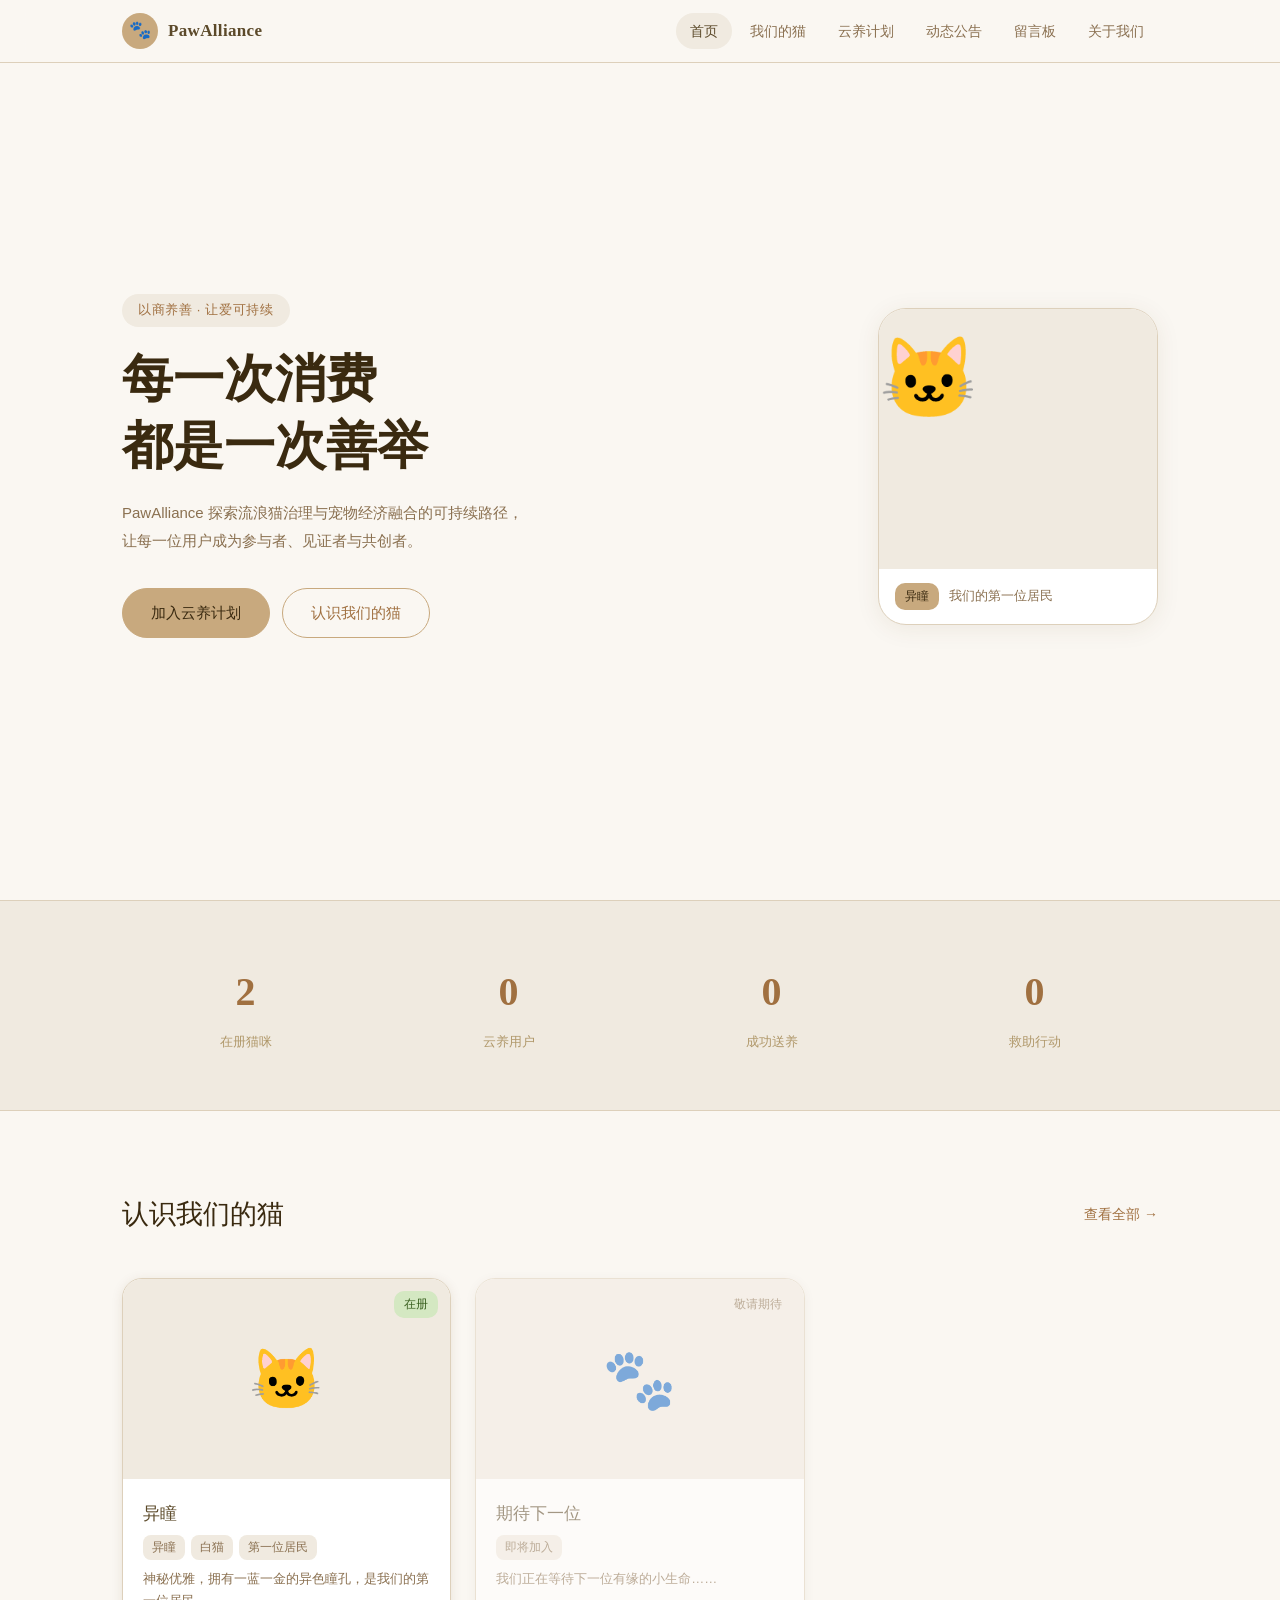
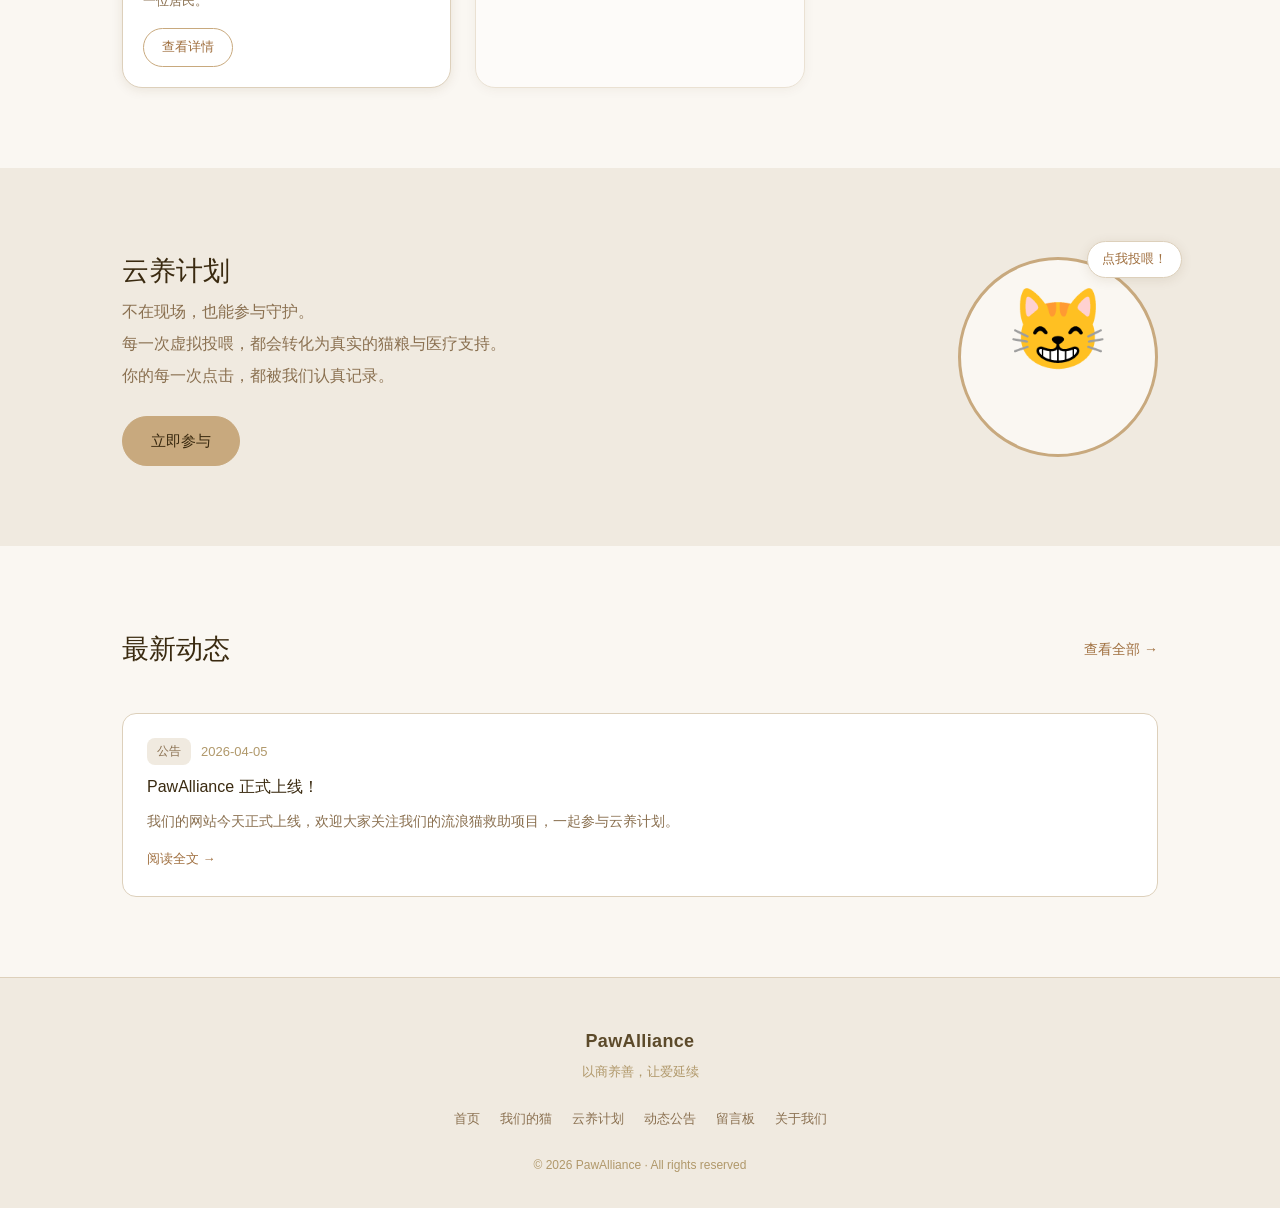
==== index.html @ 076e7d1a "Add files via upload" ====
<!DOCTYPE html>
<html lang="zh-CN">
<head>
  <meta charset="UTF-8" />
  <meta name="viewport" content="width=device-width, initial-scale=1.0" />
  <title>PawAlliance · 以商养善</title>
  <link rel="stylesheet" href="style.css" />
</head>
<body>

  <!-- 导航栏 -->
  <nav class="navbar" id="navbar">
    <div class="nav-inner">
      <a href="index.html" class="logo">
        <img src="assets/logo.png" alt="PawAlliance logo" class="logo-img" onerror="this.style.display='none';this.nextElementSibling.style.display='flex'" />
        <div class="logo-fallback">🐾</div>
        <span class="logo-text">PawAlliance</span>
      </a>
      <div class="nav-links" id="navLinks">
        <a href="index.html" class="nav-link active">首页</a>
        <a href="cats.html" class="nav-link">我们的猫</a>
        <a href="adopt.html" class="nav-link">云养计划</a>
        <a href="news.html" class="nav-link">动态公告</a>
        <a href="message.html" class="nav-link">留言板</a>
        <a href="about.html" class="nav-link">关于我们</a>
        <!-- ✏️ 扩展导航：复制上面一行，修改链接和文字，即可添加新页面 -->
      </div>
      <button class="nav-toggle" id="navToggle" aria-label="菜单">
        <span></span><span></span><span></span>
      </button>
    </div>
  </nav>

  <!-- 首页 Hero -->
  <header class="hero">
    <div class="hero-content">
      <p class="hero-tag">以商养善 · 让爱可持续</p>
      <h1 class="hero-title">每一次消费<br/>都是一次善举</h1>
      <p class="hero-sub">PawAlliance 探索流浪猫治理与宠物经济融合的可持续路径，<br/>让每一位用户成为参与者、见证者与共创者。</p>
      <div class="hero-btns">
        <a href="adopt.html" class="btn btn-primary">加入云养计划</a>
        <a href="cats.html" class="btn btn-outline">认识我们的猫</a>
      </div>
    </div>
    <div class="hero-visual">
      <div class="hero-cat-card">
        <img src="assets/cats/yitong.png" alt="异瞳猫" class="hero-cat-img" onerror="this.style.display='none';this.nextElementSibling.style.display='block'" />
        <div class="hero-cat-emoji" style="display:none">🐱</div>
        <div class="hero-cat-label">
          <span class="cat-tag">异瞳</span>
          <span class="cat-name-small">我们的第一位居民</span>
        </div>
      </div>
    </div>
  </header>

  <!-- 数据统计 -->
  <section class="stats-section">
    <div class="container">
      <div class="stats-grid">
        <!-- ✏️ 修改数字：直接修改下面 data-target 的值 -->
        <div class="stat-item">
          <div class="stat-num" data-target="2">0</div>
          <div class="stat-label">在册猫咪</div>
        </div>
        <div class="stat-item">
          <div class="stat-num" data-target="0">0</div>
          <div class="stat-label">云养用户</div>
        </div>
        <div class="stat-item">
          <div class="stat-num" data-target="0">0</div>
          <div class="stat-label">成功送养</div>
        </div>
        <div class="stat-item">
          <div class="stat-num" data-target="0">0</div>
          <div class="stat-label">救助行动</div>
        </div>
      </div>
    </div>
  </section>

  <!-- 我们的猫 预览 -->
  <section class="section cats-preview">
    <div class="container">
      <div class="section-header">
        <h2 class="section-title">认识我们的猫</h2>
        <a href="cats.html" class="see-all">查看全部 →</a>
      </div>
      <div class="cats-grid" id="catsPreview">
        <!-- 猫咪卡片由 cats-data.js 动态生成 -->
      </div>
    </div>
  </section>

  <!-- 云养计划 预览 -->
  <section class="section adopt-preview">
    <div class="container adopt-inner">
      <div class="adopt-text">
        <h2 class="section-title">云养计划</h2>
        <p>不在现场，也能参与守护。<br/>每一次虚拟投喂，都会转化为真实的猫粮与医疗支持。<br/>你的每一次点击，都被我们认真记录。</p>
        <a href="adopt.html" class="btn btn-primary" style="margin-top:1.5rem;display:inline-block">立即参与</a>
      </div>
      <div class="adopt-visual">
        <div class="adopt-cat-wrap">
          <img src="assets/cats/yitong.png" alt="异瞳猫" class="adopt-cat-img" onerror="this.style.display='none';this.nextElementSibling.style.display='block'" />
          <div class="adopt-cat-emoji" style="display:none">😸</div>
          <div class="adopt-bubble">点我投喂！</div>
        </div>
      </div>
    </div>
  </section>

  <!-- 最新动态 预览 -->
  <section class="section news-preview">
    <div class="container">
      <div class="section-header">
        <h2 class="section-title">最新动态</h2>
        <a href="news.html" class="see-all">查看全部 →</a>
      </div>
      <div class="news-list" id="newsPreview">
        <!-- 动态由 news-data.js 动态生成 -->
      </div>
    </div>
  </section>

  <!-- Footer -->
  <footer class="footer">
    <div class="container footer-inner">
      <div class="footer-brand">
        <span class="logo-text">PawAlliance</span>
        <p>以商养善，让爱延续</p>
      </div>
      <div class="footer-links">
        <a href="index.html">首页</a>
        <a href="cats.html">我们的猫</a>
        <a href="adopt.html">云养计划</a>
        <a href="news.html">动态公告</a>
        <a href="message.html">留言板</a>
        <a href="about.html">关于我们</a>
      </div>
      <p class="footer-copy">© 2026 PawAlliance · All rights reserved</p>
    </div>
  </footer>

  <script src="cats-data.js"></script>
  <script src="news-data.js"></script>
  <script src="main.js"></script>
</body>
</html>
---- style.css ----
/* ============================================================
   PawAlliance · 主样式文件
   自然清新风格 · 米色主调
   ============================================================ */

/* ── 字体（使用系统字体，无需网络加载）── */


/* ── CSS 变量（颜色主题） ── */
:root {
  --cream:        #FAF7F2;
  --cream-dark:   #F0EAE0;
  --cream-border: #DDD0BB;
  --brown-light:  #C8A97E;
  --brown-mid:    #A07040;
  --brown-dark:   #5C4A2A;
  --brown-deep:   #3A2A10;
  --text-main:    #3A2A10;
  --text-muted:   #8A7050;
  --text-hint:    #B0986A;
  --white:        #FFFFFF;
  --green-soft:   #D4E8C2;
  --blue-soft:    #C2D8E8;
  --amber-soft:   #F5DCA0;
  --radius-sm:    8px;
  --radius-md:    14px;
  --radius-lg:    20px;
  --radius-xl:    28px;
  --shadow-soft:  0 4px 24px rgba(90,60,20,0.08);
  --shadow-card:  0 2px 12px rgba(90,60,20,0.10);
  --transition:   0.25s ease;
}

/* ── Reset ── */
*, *::before, *::after { box-sizing: border-box; margin: 0; padding: 0; }
html { scroll-behavior: smooth; }
body {
  font-family: "PingFang SC", "Microsoft YaHei", "Helvetica Neue", sans-serif;
  background: var(--cream);
  color: var(--text-main);
  font-size: 16px;
  line-height: 1.75;
}
img { max-width: 100%; display: block; }
a { text-decoration: none; color: inherit; }

/* ── 容器 ── */
.container { max-width: 1100px; margin: 0 auto; padding: 0 2rem; }

/* ── 导航栏 ── */
.navbar {
  position: fixed; top: 0; left: 0; right: 0; z-index: 100;
  background: rgba(250,247,242,0.92);
  backdrop-filter: blur(12px);
  border-bottom: 1px solid var(--cream-border);
  transition: box-shadow var(--transition);
}
.navbar.scrolled { box-shadow: var(--shadow-soft); }
.nav-inner {
  max-width: 1100px; margin: 0 auto; padding: 0 2rem;
  height: 62px;
  display: flex; align-items: center; justify-content: space-between;
}
.logo {
  display: flex; align-items: center; gap: 10px;
  font-family: "PingFang SC", "Microsoft YaHei", Georgia, serif;
}
.logo-img { width: 36px; height: 36px; border-radius: 50%; object-fit: cover; }
.logo-fallback {
  display: none; width: 36px; height: 36px; border-radius: 50%;
  background: var(--brown-light); align-items: center; justify-content: center;
  font-size: 18px;
}
.logo-text { font-size: 17px; font-weight: 600; color: var(--brown-dark); letter-spacing: 0.02em; }
.nav-links { display: flex; gap: 4px; }
.nav-link {
  padding: 6px 14px; border-radius: 20px;
  font-size: 14px; color: var(--text-muted);
  transition: all var(--transition);
}
.nav-link:hover, .nav-link.active {
  background: var(--cream-dark); color: var(--brown-dark);
}
.nav-toggle {
  display: none; flex-direction: column; gap: 5px;
  background: none; border: none; cursor: pointer; padding: 4px;
}
.nav-toggle span {
  display: block; width: 22px; height: 2px;
  background: var(--brown-dark); border-radius: 2px;
  transition: all var(--transition);
}

/* ── 按钮 ── */
.btn {
  display: inline-flex; align-items: center; justify-content: center;
  padding: 11px 28px; border-radius: 30px;
  font-size: 15px; font-weight: 500;
  cursor: pointer; transition: all var(--transition);
  border: 1.5px solid transparent;
}
.btn-primary {
  background: var(--brown-light); color: var(--brown-deep);
  border-color: var(--brown-light);
}
.btn-primary:hover { background: var(--brown-mid); border-color: var(--brown-mid); color: var(--white); }
.btn-outline {
  background: transparent; color: var(--brown-mid);
  border-color: var(--brown-light);
}
.btn-outline:hover { background: var(--cream-dark); }
.btn-sm { padding: 7px 18px; font-size: 13px; }

/* ── Hero ── */
.hero {
  min-height: 100vh;
  display: flex; align-items: center; justify-content: space-between;
  padding: 6rem 2rem 4rem;
  max-width: 1100px; margin: 0 auto;
  gap: 3rem;
}
.hero-content { flex: 1; max-width: 520px; }
.hero-tag {
  display: inline-block; margin-bottom: 1.2rem;
  background: var(--cream-dark); color: var(--brown-mid);
  padding: 5px 16px; border-radius: 20px;
  font-size: 13px; letter-spacing: 0.05em;
}
.hero-title {
  font-family: "PingFang SC", "Microsoft YaHei", Georgia, serif;
  font-size: clamp(2rem, 5vw, 3.2rem);
  font-weight: 600; line-height: 1.3;
  color: var(--brown-deep);
  margin-bottom: 1.2rem;
}
.hero-sub {
  font-size: 15px; color: var(--text-muted); line-height: 1.9;
  margin-bottom: 2rem;
}
.hero-btns { display: flex; gap: 12px; flex-wrap: wrap; }
.hero-visual { flex-shrink: 0; }
.hero-cat-card {
  width: 280px;
  background: var(--white); border-radius: var(--radius-xl);
  border: 1px solid var(--cream-border);
  overflow: hidden; box-shadow: var(--shadow-soft);
  animation: floatUp 3s ease-in-out infinite alternate;
}
@keyframes floatUp {
  from { transform: translateY(0); }
  to   { transform: translateY(-12px); }
}
.hero-cat-img { width: 100%; height: 260px; object-fit: cover; }
.hero-cat-emoji {
  width: 100%; height: 260px; font-size: 80px;
  display: flex; align-items: center; justify-content: center;
  background: var(--cream-dark);
}
.hero-cat-label {
  padding: 14px 16px;
  display: flex; align-items: center; gap: 10px;
}
.cat-tag {
  background: var(--brown-light); color: var(--brown-deep);
  padding: 3px 10px; border-radius: 10px; font-size: 12px;
}
.cat-name-small { font-size: 13px; color: var(--text-muted); }

/* ── 数据统计 ── */
.stats-section {
  background: var(--cream-dark);
  border-top: 1px solid var(--cream-border);
  border-bottom: 1px solid var(--cream-border);
  padding: 2.5rem 0;
}
.stats-grid {
  display: grid; grid-template-columns: repeat(4, 1fr); gap: 1rem;
}
.stat-item { text-align: center; padding: 1rem; }
.stat-num {
  font-family: "PingFang SC", "Microsoft YaHei", Georgia, serif;
  font-size: 2.5rem; font-weight: 600; color: var(--brown-mid);
}
.stat-label { font-size: 13px; color: var(--text-hint); margin-top: 4px; }

/* ── 通用 Section ── */
.section { padding: 5rem 0; }
.section-header {
  display: flex; align-items: center; justify-content: space-between;
  margin-bottom: 2.5rem;
}
.section-title {
  font-family: "PingFang SC", "Microsoft YaHei", Georgia, serif;
  font-size: 1.7rem; font-weight: 500; color: var(--brown-deep);
}
.see-all { font-size: 14px; color: var(--brown-mid); }
.see-all:hover { color: var(--brown-dark); }

/* ── 猫咪卡片 ── */
.cats-grid {
  display: grid; grid-template-columns: repeat(auto-fill, minmax(260px, 1fr));
  gap: 1.5rem;
}
.cat-card {
  background: var(--white); border-radius: var(--radius-lg);
  border: 1px solid var(--cream-border);
  overflow: hidden; box-shadow: var(--shadow-card);
  transition: transform var(--transition), box-shadow var(--transition);
}
.cat-card:hover { transform: translateY(-4px); box-shadow: var(--shadow-soft); }
.cat-card-placeholder { opacity: 0.55; }
.cat-card-photo { position: relative; height: 200px; overflow: hidden; background: var(--cream-dark); }
.cat-card-img { width: 100%; height: 100%; object-fit: cover; }
.cat-card-emoji {
  width: 100%; height: 100%; font-size: 60px;
  display: flex; align-items: center; justify-content: center;
}
.cat-status {
  position: absolute; top: 12px; right: 12px;
  padding: 3px 10px; border-radius: 10px; font-size: 12px;
}
.status-green  { background: #D4E8C2; color: #3A6020; }
.status-blue   { background: #C2D8E8; color: #204060; }
.status-amber  { background: #F5DCA0; color: #7A5010; }
.status-gray   { background: var(--cream-dark); color: var(--text-muted); }
.cat-card-info { padding: 1.25rem; }
.cat-card-header { margin-bottom: 8px; }
.cat-card-name { font-size: 17px; font-weight: 500; color: var(--brown-dark); margin-bottom: 6px; }
.cat-tags { display: flex; gap: 6px; flex-wrap: wrap; }
.cat-tag-chip {
  background: var(--cream-dark); color: var(--text-muted);
  padding: 2px 9px; border-radius: 8px; font-size: 12px;
}
.cat-card-desc { font-size: 13px; color: var(--text-muted); margin-bottom: 1rem; line-height: 1.7; }

/* ── 云养预览 ── */
.adopt-preview { background: var(--cream-dark); }
.adopt-inner {
  display: flex; align-items: center; gap: 4rem;
}
.adopt-text { flex: 1; }
.adopt-text p { color: var(--text-muted); line-height: 2; }
.adopt-visual { flex-shrink: 0; text-align: center; }
.adopt-cat-wrap { position: relative; display: inline-block; }
.adopt-cat-img { width: 200px; height: 200px; object-fit: cover; border-radius: 50%; border: 3px solid var(--brown-light); }
.adopt-cat-emoji {
  width: 200px; height: 200px; font-size: 80px;
  border-radius: 50%; border: 3px solid var(--brown-light);
  background: var(--cream); display: none;
  align-items: center; justify-content: center;
}
.adopt-bubble {
  position: absolute; top: -16px; right: -24px;
  background: var(--white); color: var(--brown-mid);
  padding: 6px 14px; border-radius: 20px;
  font-size: 13px; border: 1px solid var(--cream-border);
  box-shadow: var(--shadow-card);
  animation: bounce 2s ease-in-out infinite;
}
@keyframes bounce {
  0%, 100% { transform: translateY(0); }
  50%       { transform: translateY(-6px); }
}

/* ── 动态列表 ── */
.news-list { display: flex; flex-direction: column; gap: 1.5rem; }
.news-item {
  padding: 1.5rem;
  background: var(--white); border-radius: var(--radius-md);
  border: 1px solid var(--cream-border);
  transition: box-shadow var(--transition);
}
.news-item:hover { box-shadow: var(--shadow-card); }
.news-meta { display: flex; align-items: center; gap: 10px; margin-bottom: 8px; }
.news-type {
  padding: 3px 10px; border-radius: 8px; font-size: 12px;
}
.type-coral  { background: #FAE0D8; color: #9A3820; }
.type-amber  { background: #F5E0A0; color: #7A5010; }
.type-green  { background: #D4E8C2; color: #3A6020; }
.type-teal   { background: #C8E8E0; color: #1A6050; }
.type-purple { background: #E0D8F5; color: #4A3090; }
.type-gray   { background: var(--cream-dark); color: var(--text-muted); }
.news-date { font-size: 13px; color: var(--text-hint); }
.news-title { font-size: 16px; font-weight: 500; margin-bottom: 8px; }
.news-title a:hover { color: var(--brown-mid); }
.news-summary { font-size: 14px; color: var(--text-muted); margin-bottom: 10px; }
.news-read-more { font-size: 13px; color: var(--brown-mid); }
.empty-tip { color: var(--text-hint); font-size: 14px; text-align: center; padding: 3rem 0; }

/* ── 页面内顶部间距 ── */
.page-header {
  padding: 6rem 0 3rem;
  text-align: center;
}
.page-header h1 {
  font-family: "PingFang SC", "Microsoft YaHei", Georgia, serif;
  font-size: 2rem; font-weight: 500; color: var(--brown-deep);
}
.page-header p { color: var(--text-muted); margin-top: 8px; }

/* ── 留言板 ── */
.message-wrap { max-width: 700px; margin: 0 auto; }
.message-form {
  background: var(--white); border-radius: var(--radius-lg);
  border: 1px solid var(--cream-border);
  padding: 2rem; margin-bottom: 2.5rem;
}
.message-form h3 { font-size: 16px; font-weight: 500; margin-bottom: 1.2rem; color: var(--brown-dark); }
.form-group { margin-bottom: 1rem; }
.form-group label { display: block; font-size: 13px; color: var(--text-muted); margin-bottom: 5px; }
.form-group input, .form-group textarea {
  width: 100%; padding: 10px 14px;
  background: var(--cream); border: 1px solid var(--cream-border);
  border-radius: var(--radius-sm); font-family: inherit; font-size: 14px;
  color: var(--text-main); transition: border-color var(--transition);
  resize: vertical;
}
.form-group input:focus, .form-group textarea:focus {
  outline: none; border-color: var(--brown-light);
}
.message-list { display: flex; flex-direction: column; gap: 1rem; }
.message-item {
  background: var(--white); border-radius: var(--radius-md);
  border: 1px solid var(--cream-border); padding: 1.25rem;
}
.message-author { font-weight: 500; font-size: 14px; color: var(--brown-dark); }
.message-time { font-size: 12px; color: var(--text-hint); margin-left: 8px; }
.message-content { font-size: 14px; color: var(--text-muted); margin-top: 8px; line-height: 1.7; }
.message-reply {
  background: var(--cream-dark); border-radius: var(--radius-sm);
  padding: 10px 14px; margin-top: 10px;
}
.message-reply-label { font-size: 12px; color: var(--brown-mid); margin-bottom: 4px; }
.message-reply-content { font-size: 13px; color: var(--text-muted); }

/* ── 云养页面 ── */
.adopt-page-wrap { max-width: 800px; margin: 0 auto; }
.adopt-cats-list { display: flex; flex-direction: column; gap: 2rem; }
.adopt-cat-item {
  background: var(--white); border-radius: var(--radius-lg);
  border: 1px solid var(--cream-border); padding: 2rem;
  display: flex; gap: 2rem; align-items: center;
}
.adopt-cat-avatar {
  width: 120px; height: 120px; flex-shrink: 0;
  border-radius: 50%; overflow: hidden; border: 3px solid var(--brown-light);
  display: flex; align-items: center; justify-content: center;
  background: var(--cream-dark); font-size: 48px;
}
.adopt-cat-avatar img { width: 100%; height: 100%; object-fit: cover; }
.adopt-cat-content { flex: 1; }
.adopt-cat-content h3 { font-size: 18px; font-weight: 500; margin-bottom: 8px; color: var(--brown-dark); }
.adopt-cat-content p { font-size: 14px; color: var(--text-muted); margin-bottom: 1rem; }
.feed-count { font-size: 13px; color: var(--text-hint); margin-top: 8px; }

/* ── 关于我们 ── */
.about-section { max-width: 800px; margin: 0 auto; }
.about-block { margin-bottom: 3rem; }
.about-block h2 {
  font-family: "PingFang SC", "Microsoft YaHei", Georgia, serif;
  font-size: 1.3rem; font-weight: 500; color: var(--brown-dark);
  margin-bottom: 1rem; padding-bottom: 0.5rem;
  border-bottom: 2px solid var(--cream-border);
}
.about-block p { color: var(--text-muted); line-height: 2; margin-bottom: 1rem; }

/* ✏️ 扩展区块：复制 .about-block 格式，可在 about.html 添加新模块 */

/* ── Footer ── */
.footer {
  background: var(--cream-dark); border-top: 1px solid var(--cream-border);
  padding: 3rem 0 2rem;
}
.footer-inner {
  display: flex; flex-direction: column; align-items: center; gap: 1.5rem; text-align: center;
}
.footer-brand .logo-text { font-size: 18px; }
.footer-brand p { font-size: 13px; color: var(--text-hint); margin-top: 4px; }
.footer-links { display: flex; gap: 20px; flex-wrap: wrap; justify-content: center; }
.footer-links a { font-size: 13px; color: var(--text-muted); }
.footer-links a:hover { color: var(--brown-mid); }
.footer-copy { font-size: 12px; color: var(--text-hint); }

/* ── 响应式 ── */
@media (max-width: 768px) {
  .nav-links { display: none; flex-direction: column; position: absolute; top: 62px; left: 0; right: 0; background: var(--cream); border-bottom: 1px solid var(--cream-border); padding: 1rem; }
  .nav-links.open { display: flex; }
  .nav-toggle { display: flex; }
  .hero { flex-direction: column; padding-top: 5rem; text-align: center; }
  .hero-btns { justify-content: center; }
  .hero-visual { order: -1; }
  .hero-cat-card { width: 220px; }
  .stats-grid { grid-template-columns: repeat(2, 1fr); }
  .adopt-inner { flex-direction: column; text-align: center; }
  .adopt-cat-item { flex-direction: column; text-align: center; }
}
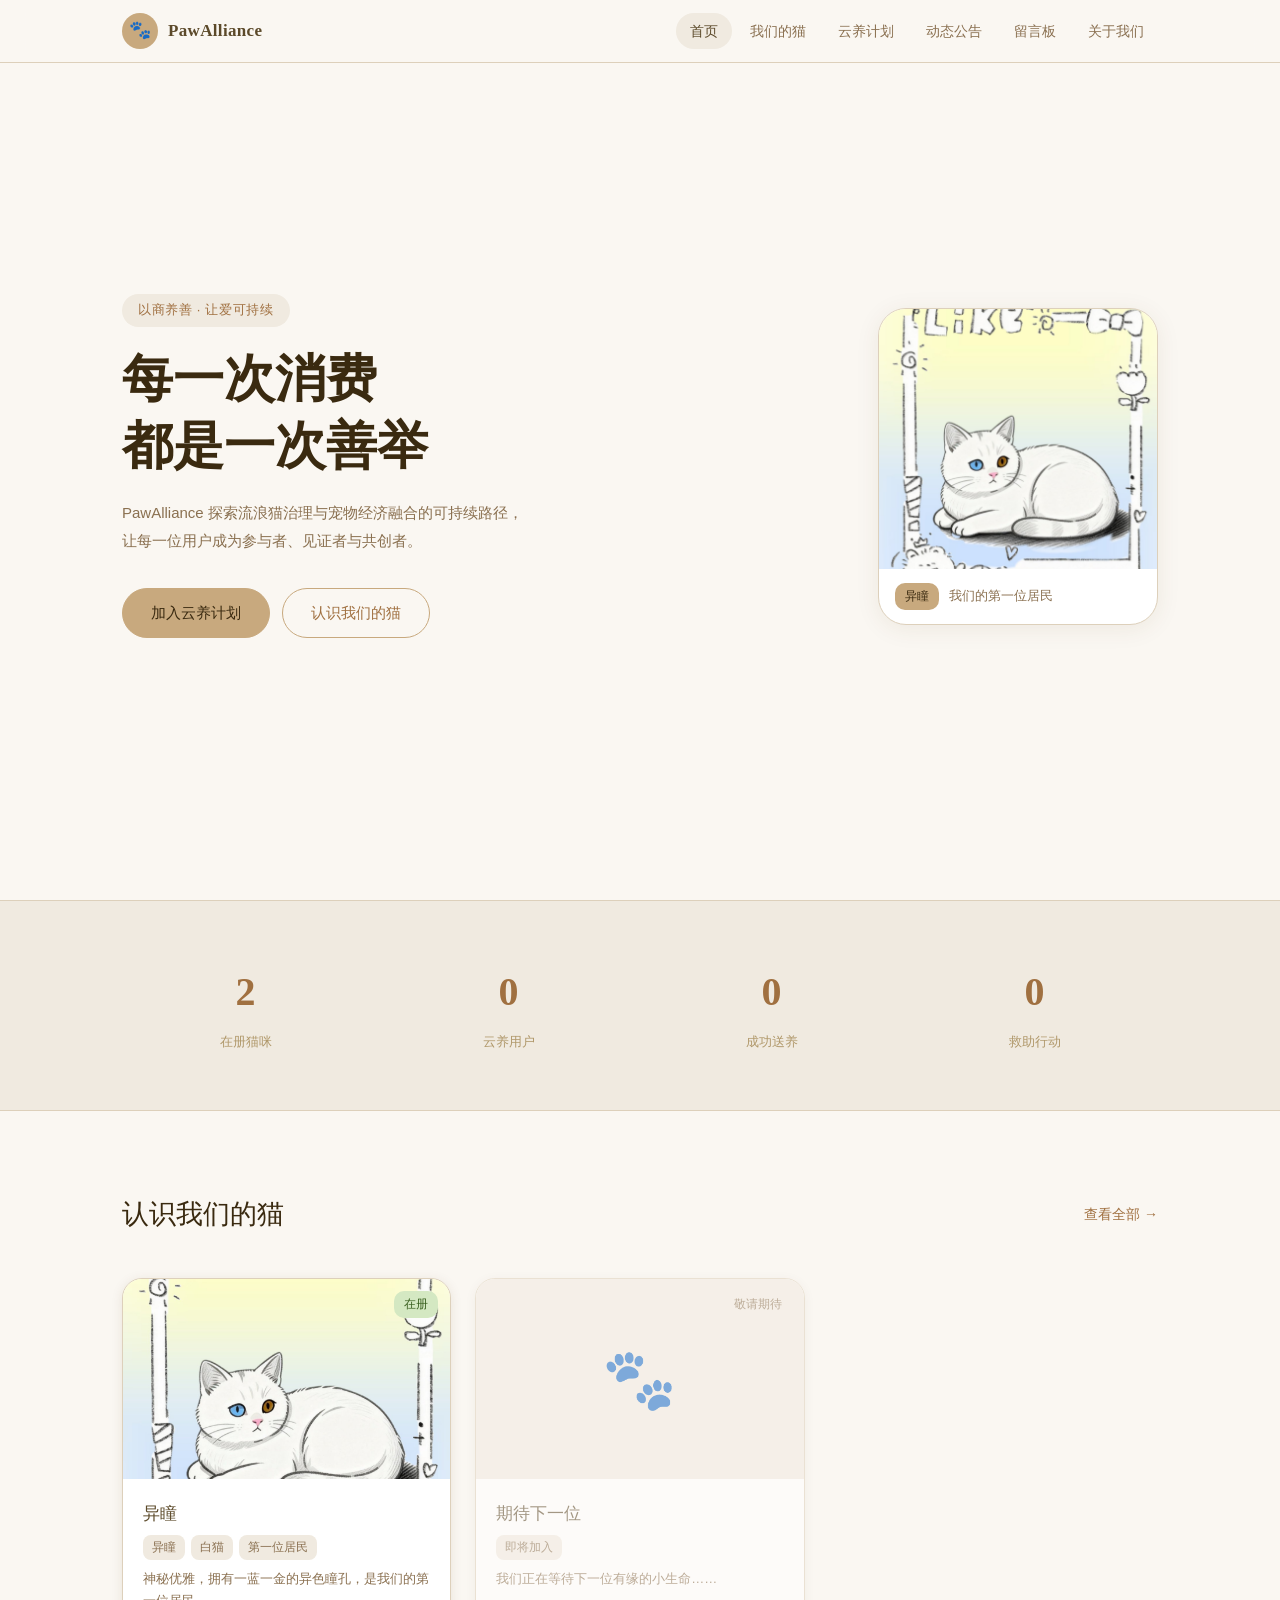
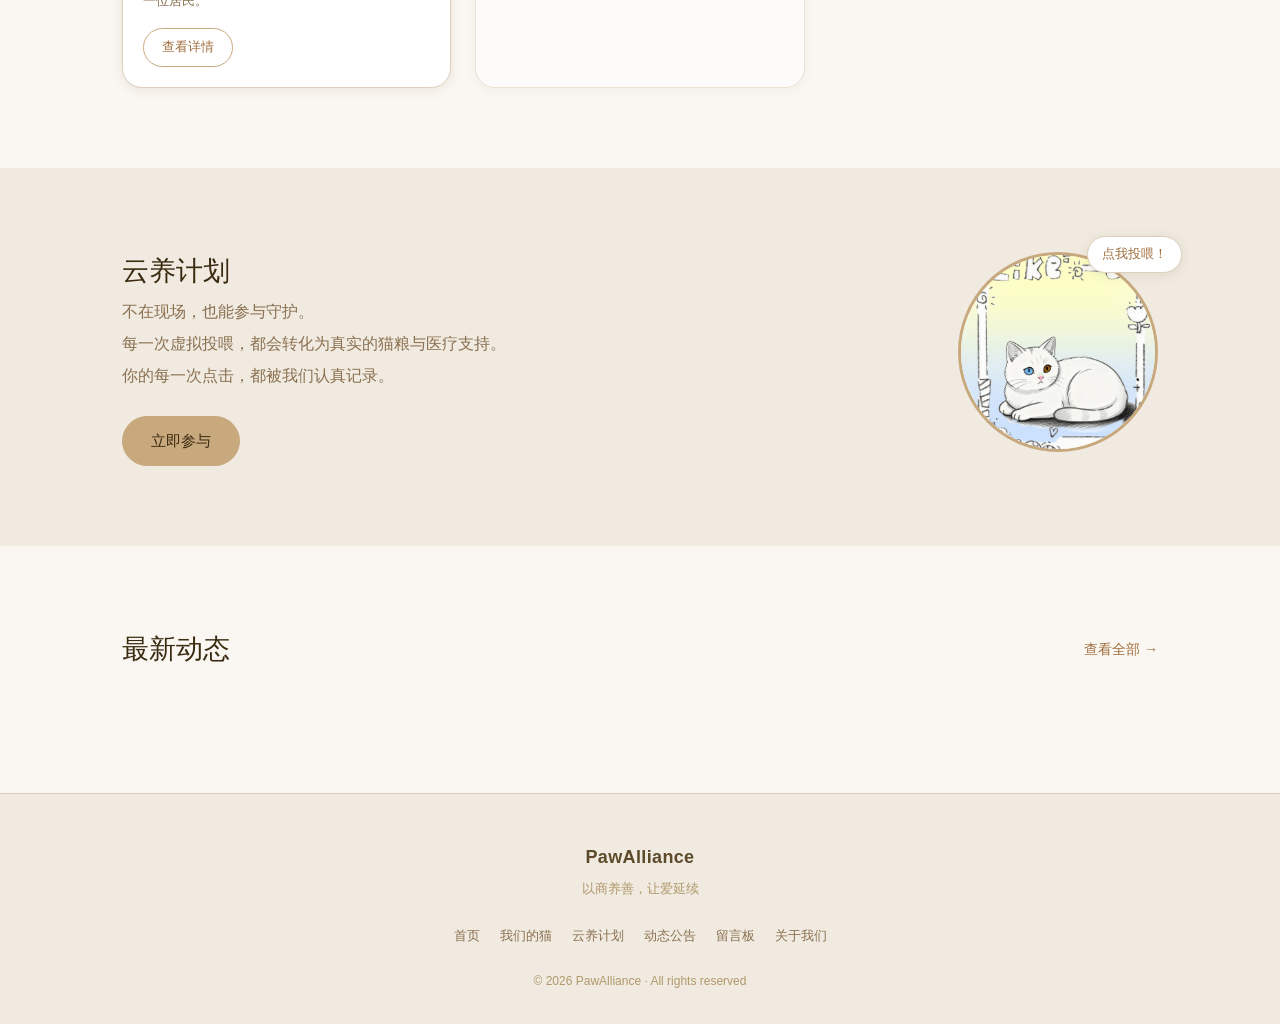
==== commit caabfb81: "Update index.html" ====
--- a/index.html
+++ b/index.html
@@ -143,7 +143,40 @@
   </footer>
 
   <script src="cats-data.js"></script>
-  <script src="news-data.js"></script>
   <script src="main.js"></script>
+  <script>
+    // 首页动态预览 - 从 Supabase 读取
+    const SUPABASE_URL = "https://ecvwyfolfitogyeiywbe.supabase.co";
+    const SUPABASE_KEY = "eyJhbGciOiJIUzI1NiIsInR5cCI6IkpXVCJ9.eyJpc3MiOiJzdXBhYmFzZSIsInJlZiI6ImVjdnd5Zm9sZml0b2d5ZWl5d2JlIiwicm9sZSI6ImFub24iLCJpYXQiOjE3NzU0MDM3NjEsImV4cCI6MjA5MDk3OTc2MX0.zIhjbFHEw3cGKkPYZjAA4vi6X-D7N9xVI_rcx8hrzEs";
+    const TYPE_COLORS = {"救助":"#FAE0D8","医疗":"#F5E0A0","送养":"#D4E8C2","云养":"#C8E8E0","活动":"#E0D8F5","公告":"#F0EAE0"};
+    const TYPE_TEXT = {"救助":"#9A3820","医疗":"#7A5010","送养":"#3A6020","云养":"#1A6050","活动":"#4A3090","公告":"#8A7050"};
+    function esc(s){if(!s)return"";return s.replace(/&/g,"&amp;").replace(/</g,"&lt;").replace(/>/g,"&gt;");}
+    function timeAgo(d){if(!d)return"";const s=(Date.now()-new Date(d).getTime())/1000;if(s<86400)return Math.floor(s/3600)+"小时前";if(s<2592000)return Math.floor(s/86400)+"天前";return d.slice(0,10);}
+    async function loadNewsPreview(){
+      const el=document.getElementById("newsPreview");
+      if(!el)return;
+      try{
+        const res=await fetch(SUPABASE_URL+"/rest/v1/news?select=*&published=eq.true&order=created_at.desc&limit=3",{
+          headers:{"apikey":SUPABASE_KEY,"Authorization":"Bearer "+SUPABASE_KEY}
+        });
+        const news=await res.json();
+        if(!news||!news.length){el.innerHTML='<p class="empty-tip">暂无动态</p>';return;}
+        el.innerHTML=news.map(function(n){
+          const bg=TYPE_COLORS[n.type]||"#F0EAE0";
+          const tc=TYPE_TEXT[n.type]||"#8A7050";
+          return'<div class="news-item" style="cursor:pointer" onclick="location.href='news.html'">'+
+            '<div class="news-meta">'+
+            '<span class="news-type" style="background:'+bg+';color:'+tc+'">'+esc(n.type)+'</span>'+
+            '<span class="news-date">'+timeAgo(n.created_at)+'</span>'+
+            '</div>'+
+            '<h3 class="news-title"><a href="news.html">'+esc(n.title)+'</a></h3>'+
+            '<p class="news-summary">'+esc(n.summary||"")+'</p>'+
+            '<a href="news.html" class="news-read-more">阅读全文 →</a>'+
+            '</div>';
+        }).join("");
+      }catch(e){el.innerHTML='<p class="empty-tip">加载失败</p>';}
+    }
+    loadNewsPreview();
+  </script>
 </body>
 </html>
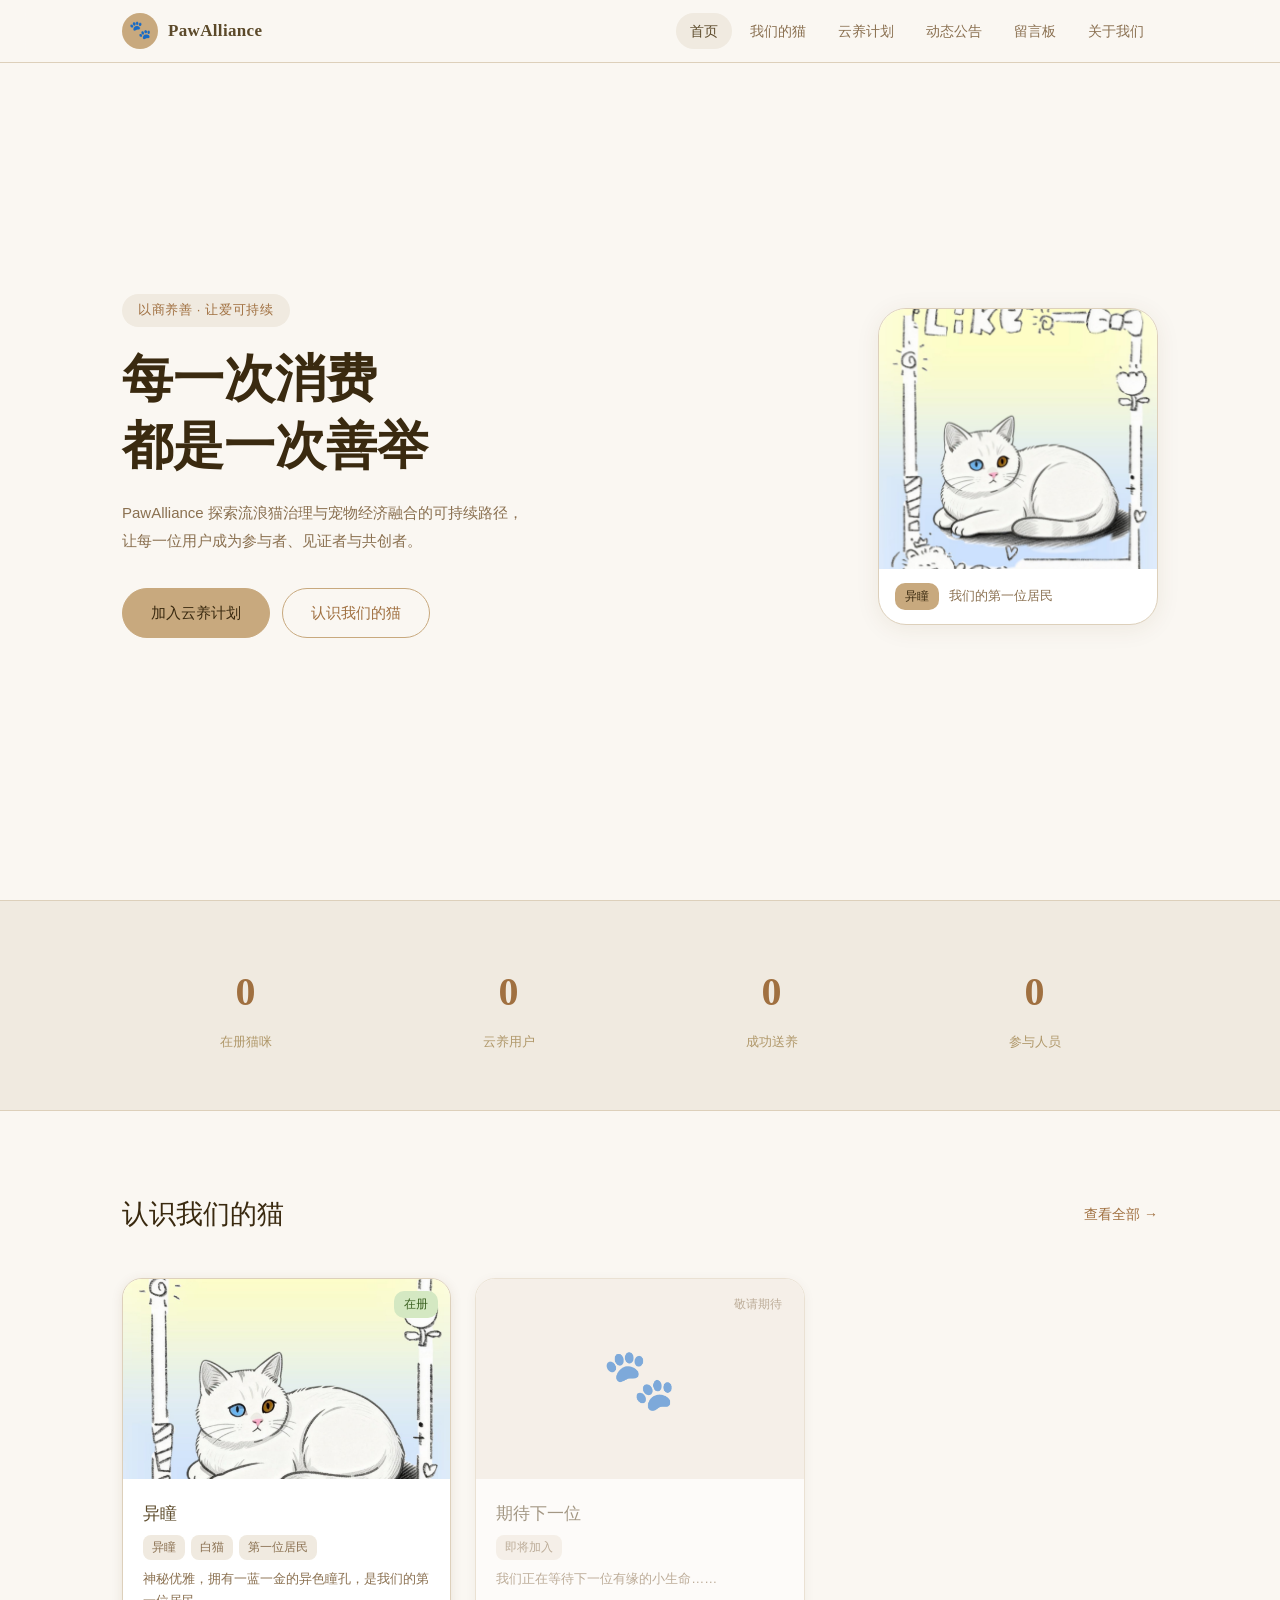
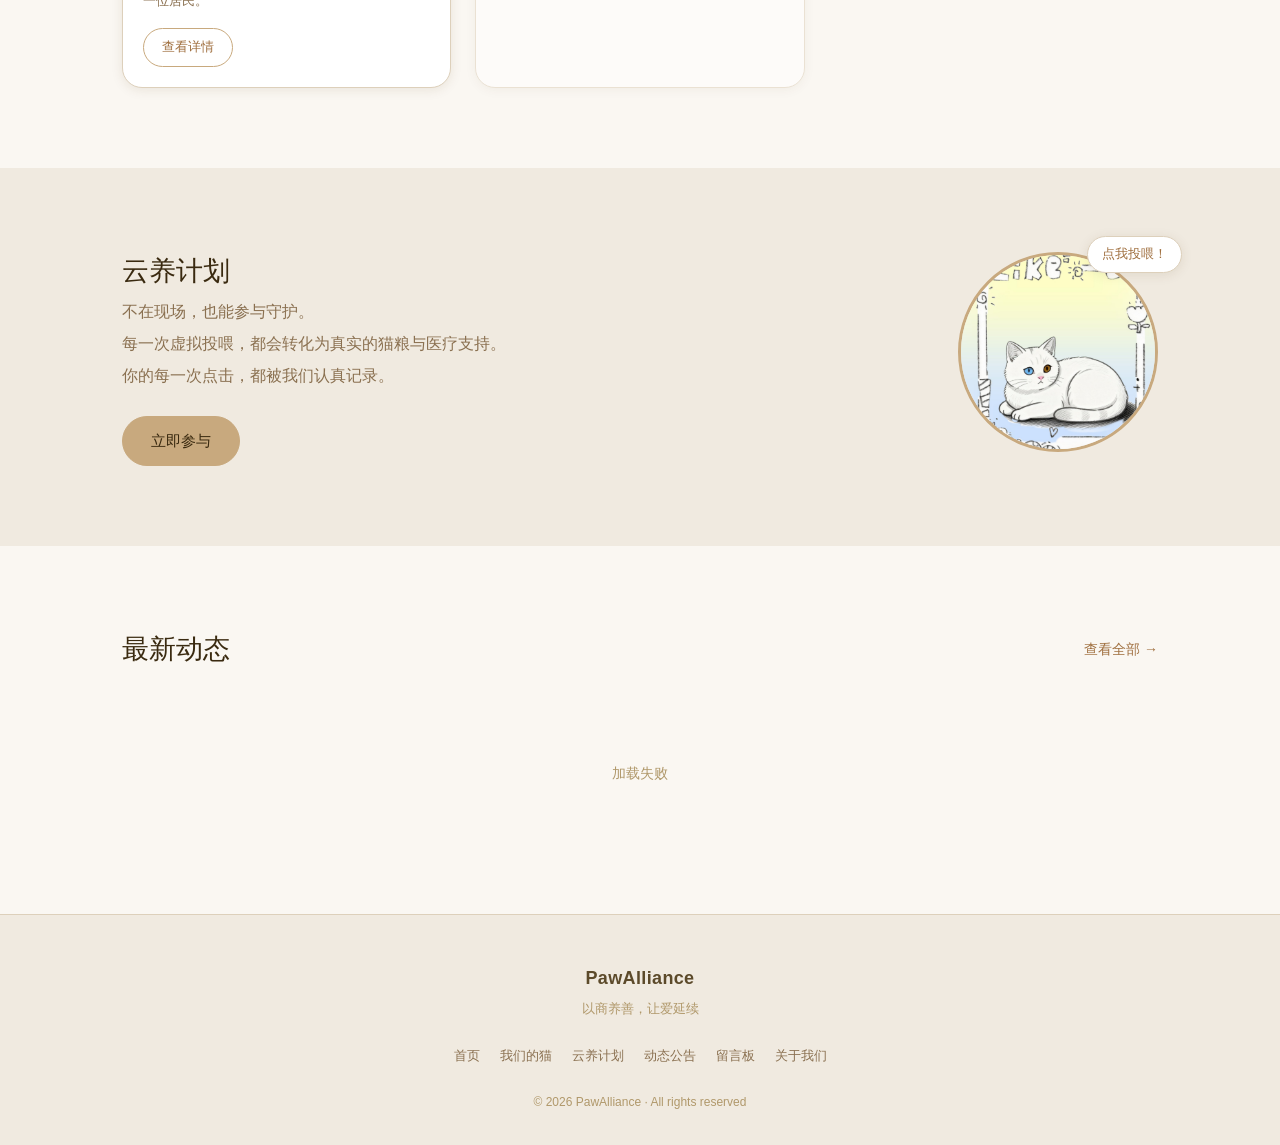
==== commit 2610c402: "Update index.html" ====
--- a/index.html
+++ b/index.html
@@ -57,23 +57,23 @@
   <!-- 数据统计 -->
   <section class="stats-section">
     <div class="container">
-      <div class="stats-grid">
-        <!-- ✏️ 修改数字：直接修改下面 data-target 的值 -->
-        <div class="stat-item">
-          <div class="stat-num" data-target="2">0</div>
+      <div class="stats-grid" id="statsGrid">
+        <!-- 数字由 JS 从 Supabase 动态读取，无需手动修改 -->
+        <div class="stat-item">
+          <div class="stat-num" id="stat-cats">0</div>
           <div class="stat-label">在册猫咪</div>
         </div>
         <div class="stat-item">
-          <div class="stat-num" data-target="0">0</div>
+          <div class="stat-num" id="stat-cloud">0</div>
           <div class="stat-label">云养用户</div>
         </div>
         <div class="stat-item">
-          <div class="stat-num" data-target="0">0</div>
+          <div class="stat-num" id="stat-adopted">0</div>
           <div class="stat-label">成功送养</div>
         </div>
         <div class="stat-item">
-          <div class="stat-num" data-target="0">0</div>
-          <div class="stat-label">救助行动</div>
+          <div class="stat-num" id="stat-members">0</div>
+          <div class="stat-label">参与人员</div>
         </div>
       </div>
     </div>
@@ -164,7 +164,7 @@
         el.innerHTML=news.map(function(n){
           const bg=TYPE_COLORS[n.type]||"#F0EAE0";
           const tc=TYPE_TEXT[n.type]||"#8A7050";
-          return'<div class="news-item" style="cursor:pointer" onclick="location.href='news.html'">'+
+          return'<div class="news-item" style="cursor:pointer" onclick="location.href=\'news.html\'">'+
             '<div class="news-meta">'+
             '<span class="news-type" style="background:'+bg+';color:'+tc+'">'+esc(n.type)+'</span>'+
             '<span class="news-date">'+timeAgo(n.created_at)+'</span>'+
@@ -177,6 +177,39 @@
       }catch(e){el.innerHTML='<p class="empty-tip">加载失败</p>';}
     }
     loadNewsPreview();
+
+    // ── 首页统计数字 - 从 Supabase 读取 ──
+    async function loadStats(){
+      try{
+        const res=await fetch(SUPABASE_URL+"/rest/v1/site_stats?select=*&limit=1",{
+          headers:{"apikey":SUPABASE_KEY,"Authorization":"Bearer "+SUPABASE_KEY}
+        });
+        const rows=await res.json();
+        if(!rows||!rows.length)return;
+        const d=rows[0];
+        function animateTo(elId,target){
+          const el=document.getElementById(elId);
+          if(!el)return;
+          if(!target){el.textContent="0";return;}
+          let cur=0;
+          const step=Math.ceil(target/40);
+          const t=setInterval(()=>{cur+=step;if(cur>=target){el.textContent=target;clearInterval(t);}else{el.textContent=cur;}},30);
+        }
+        animateTo("stat-cats",   d.cats     ||0);
+        animateTo("stat-cloud",  d.cloud    ||0);
+        animateTo("stat-adopted",d.adopted  ||0);
+        animateTo("stat-members",d.members  ||0);
+      }catch(e){console.log("stats load failed",e);}
+    }
+
+    // 进入视口时触发
+    const _statsEl=document.querySelector(".stats-section");
+    if(_statsEl){
+      const _obs=new IntersectionObserver((entries)=>{
+        if(entries[0].isIntersecting){loadStats();_obs.disconnect();}
+      },{threshold:0.3});
+      _obs.observe(_statsEl);
+    }
   </script>
 </body>
 </html>
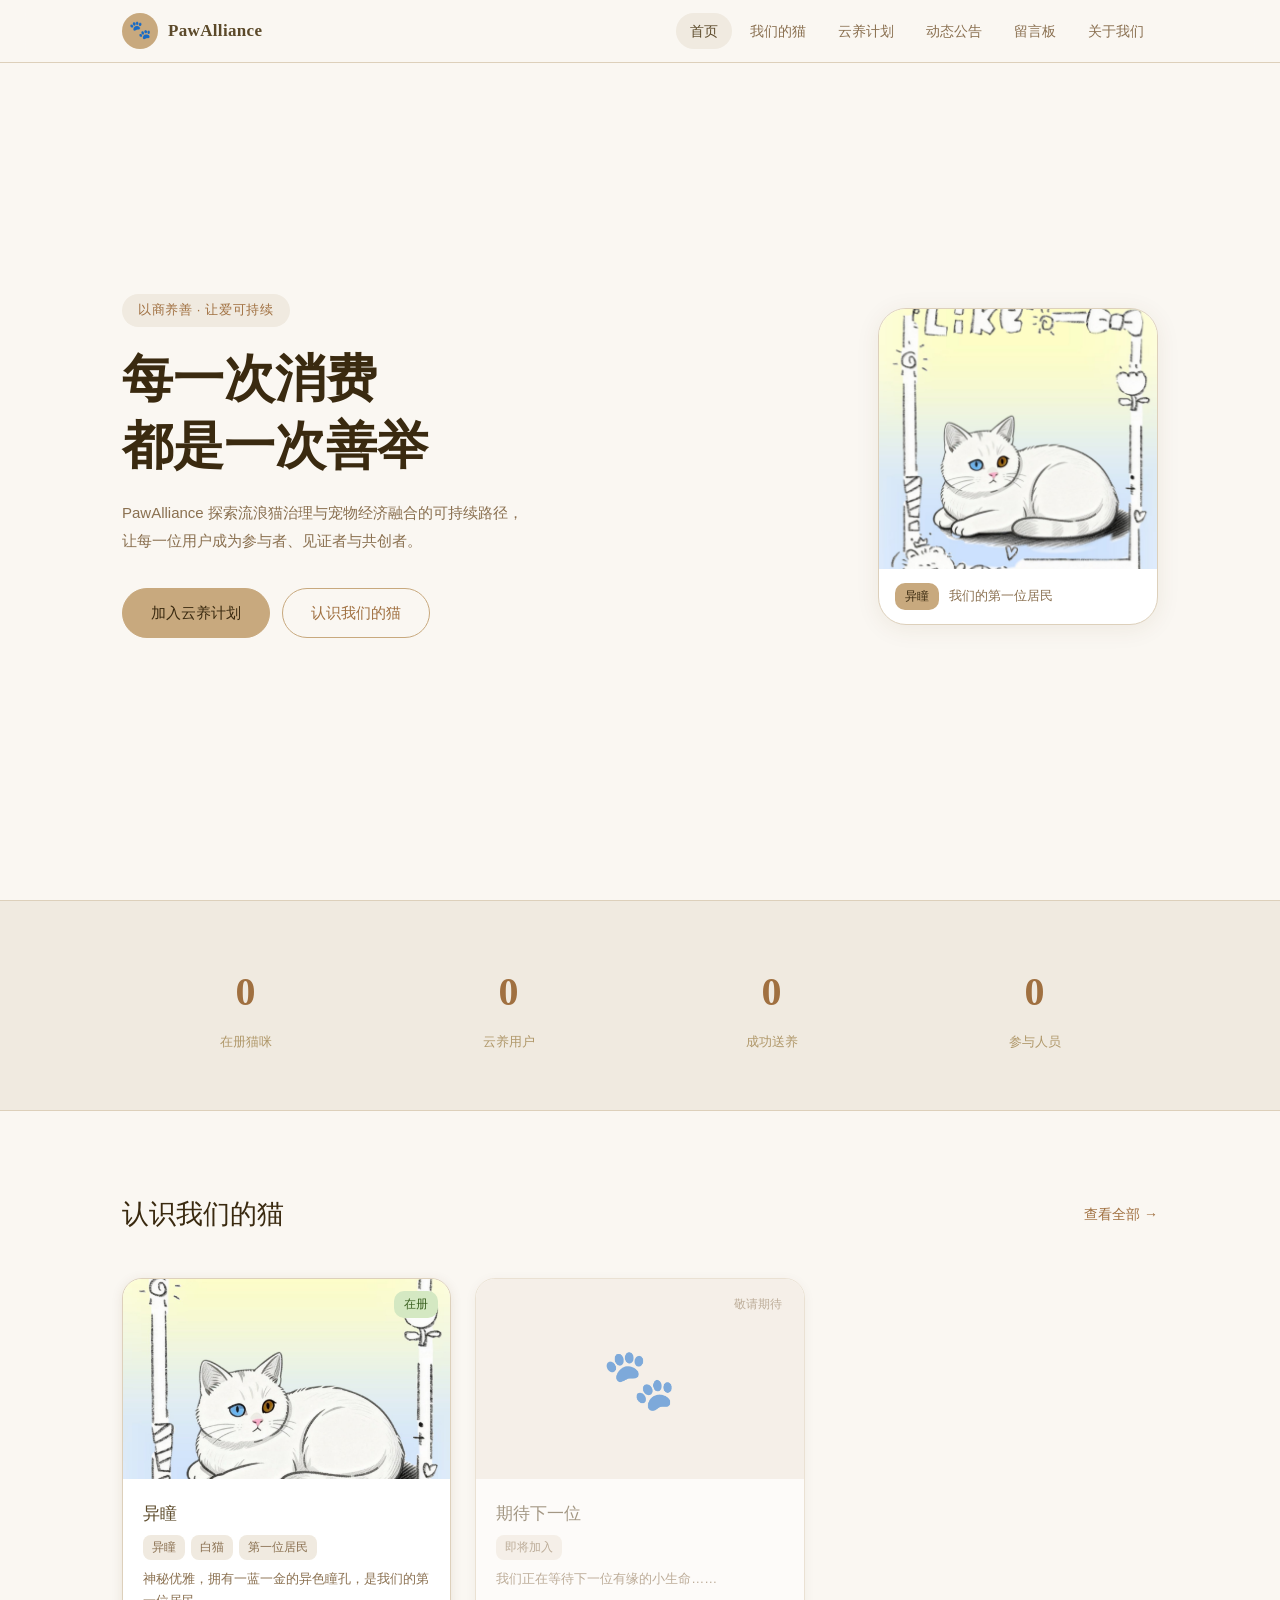
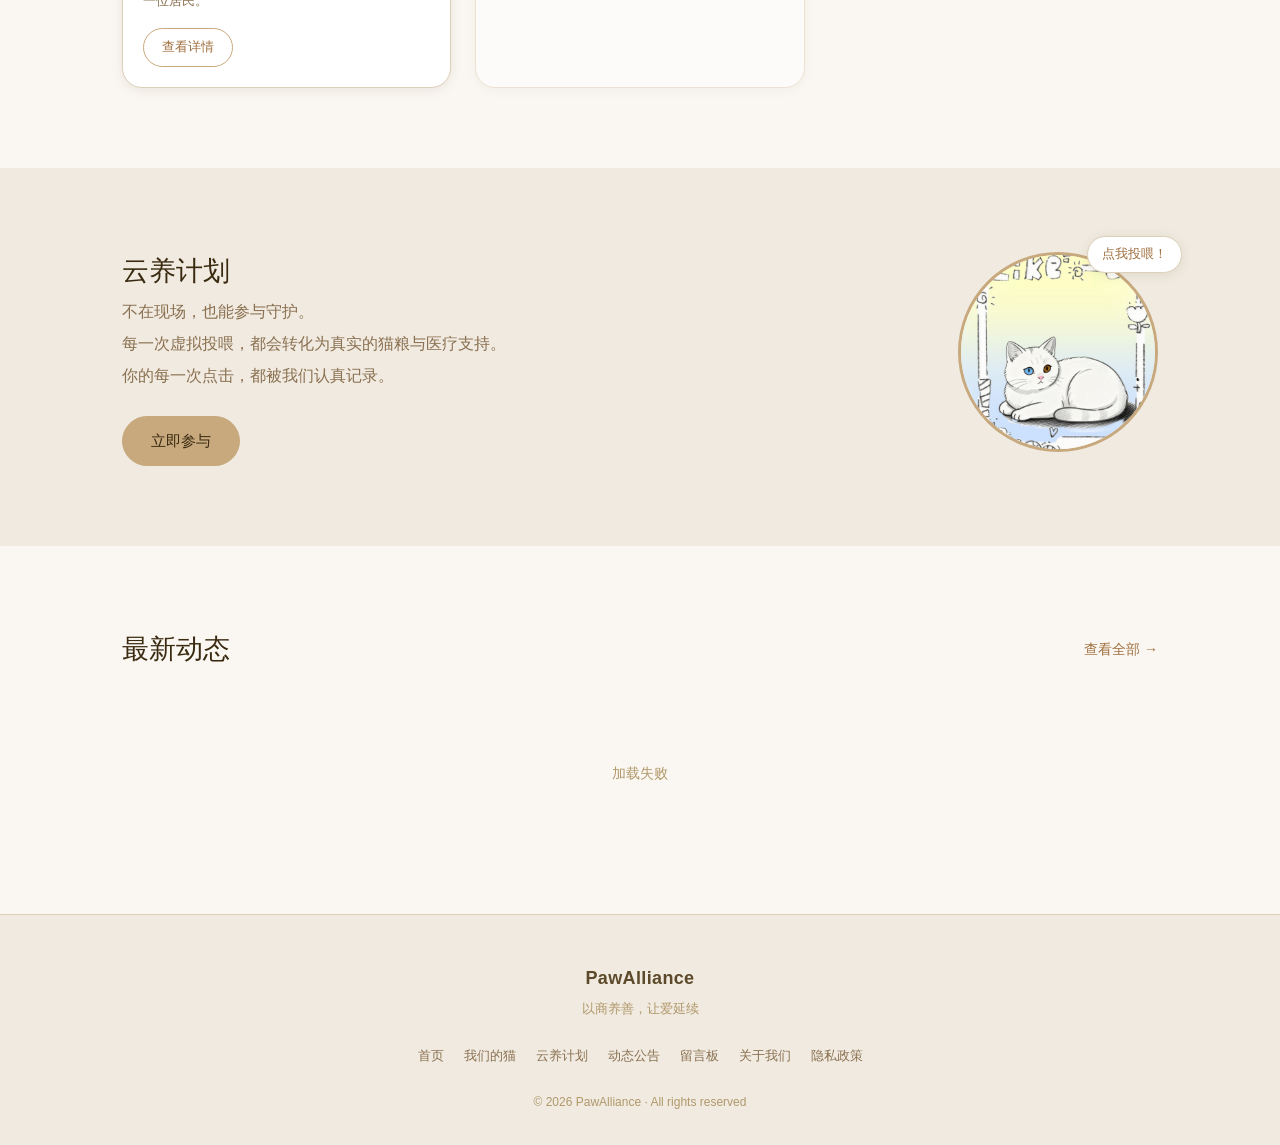
==== commit 3b9c9fdd: "4.13更新" ====
--- a/index.html
+++ b/index.html
@@ -4,6 +4,14 @@
   <meta charset="UTF-8" />
   <meta name="viewport" content="width=device-width, initial-scale=1.0" />
   <title>PawAlliance · 以商养善</title>
+  <!-- SEO & 分享预览 -->
+  <meta name="description" content="PawAlliance 探索流浪猫治理与宠物经济融合的可持续路径，让每一次消费成为一次善举。" />
+  <meta property="og:title" content="PawAlliance · 以商养善" />
+  <meta property="og:description" content="探索流浪猫治理与宠物经济融合的可持续路径，让每一次消费成为一次善举。" />
+  <meta property="og:image" content="https://ecvwyfolfitogyeiywbe.supabase.co/storage/v1/object/public/assets/og-cover.jpg" />
+  <meta property="og:url" content="https://pawalliance.github.io/" />
+  <meta property="og:type" content="website" />
+  <meta property="og:locale" content="zh_CN" />
   <link rel="stylesheet" href="style.css" />
 </head>
 <body>
@@ -137,6 +145,7 @@
         <a href="news.html">动态公告</a>
         <a href="message.html">留言板</a>
         <a href="about.html">关于我们</a>
+        <a href="privacy.html">隐私政策</a>
       </div>
       <p class="footer-copy">© 2026 PawAlliance · All rights reserved</p>
     </div>
@@ -176,37 +185,56 @@
         }).join("");
       }catch(e){el.innerHTML='<p class="empty-tip">加载失败</p>';}
     }
-    loadNewsPreview();
-
-    // ── 首页统计数字 - 从 Supabase 读取 ──
+    // ── 首页统计数字（带5分钟本地缓存，减少 API 请求）──
+    function animateTo(elId,target){
+      const el=document.getElementById(elId);
+      if(!el)return;
+      if(!target){el.textContent="0";return;}
+      let cur=0;const step=Math.ceil(target/40);
+      const t=setInterval(()=>{cur+=step;if(cur>=target){el.textContent=target;clearInterval(t);}else{el.textContent=cur;}},30);
+    }
     async function loadStats(){
       try{
-        const res=await fetch(SUPABASE_URL+"/rest/v1/site_stats?select=*&limit=1",{
-          headers:{"apikey":SUPABASE_KEY,"Authorization":"Bearer "+SUPABASE_KEY}
-        });
-        const rows=await res.json();
-        if(!rows||!rows.length)return;
-        const d=rows[0];
-        function animateTo(elId,target){
-          const el=document.getElementById(elId);
-          if(!el)return;
-          if(!target){el.textContent="0";return;}
-          let cur=0;
-          const step=Math.ceil(target/40);
-          const t=setInterval(()=>{cur+=step;if(cur>=target){el.textContent=target;clearInterval(t);}else{el.textContent=cur;}},30);
+        const CACHE_KEY="paw_stats_cache";
+        const CACHE_TTL=5*60*1000;
+        const cached=localStorage.getItem(CACHE_KEY);
+        let d=null;
+        if(cached){
+          const obj=JSON.parse(cached);
+          if(Date.now()-obj.ts<CACHE_TTL){d=obj.data;}
         }
-        animateTo("stat-cats",   d.cats     ||0);
-        animateTo("stat-cloud",  d.cloud    ||0);
-        animateTo("stat-adopted",d.adopted  ||0);
-        animateTo("stat-members",d.members  ||0);
+        if(!d){
+          const res=await fetch(SUPABASE_URL+"/rest/v1/site_stats?select=*&limit=1",{
+            headers:{"apikey":SUPABASE_KEY,"Authorization":"Bearer "+SUPABASE_KEY}
+          });
+          const rows=await res.json();
+          if(!rows||!rows.length)return;
+          d=rows[0];
+          localStorage.setItem(CACHE_KEY,JSON.stringify({ts:Date.now(),data:d}));
+        }
+        animateTo("stat-cats",   d.cats    ||0);
+        animateTo("stat-cloud",  d.cloud   ||0);
+        animateTo("stat-adopted",d.adopted ||0);
+        animateTo("stat-members",d.members ||0);
       }catch(e){console.log("stats load failed",e);}
     }
 
-    // 进入视口时触发
+    // 两个请求并行发出，互不阻塞
+    Promise.all([loadNewsPreview(), loadStats().then(()=>{})]);
+
+    // stats 进入视口才触发动画（数据已提前加载）
     const _statsEl=document.querySelector(".stats-section");
     if(_statsEl){
       const _obs=new IntersectionObserver((entries)=>{
-        if(entries[0].isIntersecting){loadStats();_obs.disconnect();}
+        if(entries[0].isIntersecting){
+          const cached=localStorage.getItem("paw_stats_cache");
+          if(cached){
+            const d=JSON.parse(cached).data;
+            animateTo("stat-cats",d.cats||0);animateTo("stat-cloud",d.cloud||0);
+            animateTo("stat-adopted",d.adopted||0);animateTo("stat-members",d.members||0);
+          }
+          _obs.disconnect();
+        }
       },{threshold:0.3});
       _obs.observe(_statsEl);
     }
